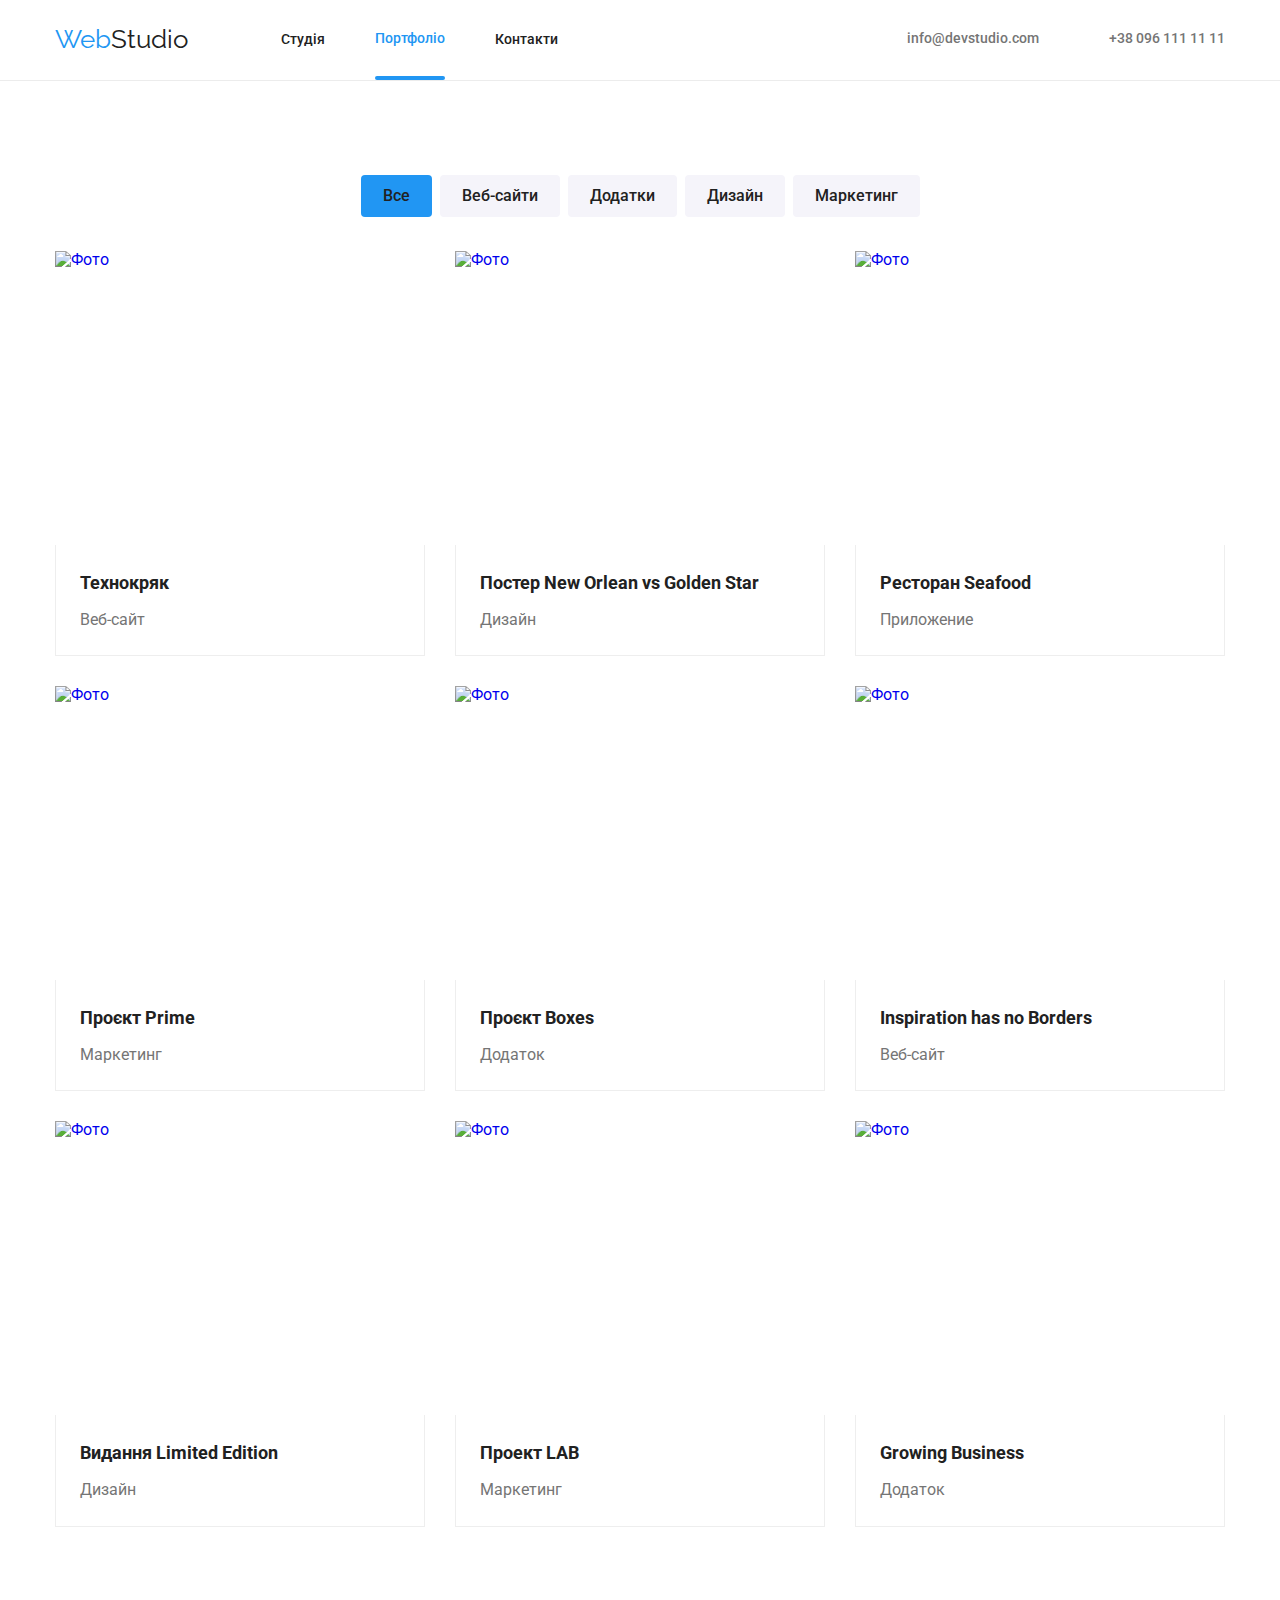
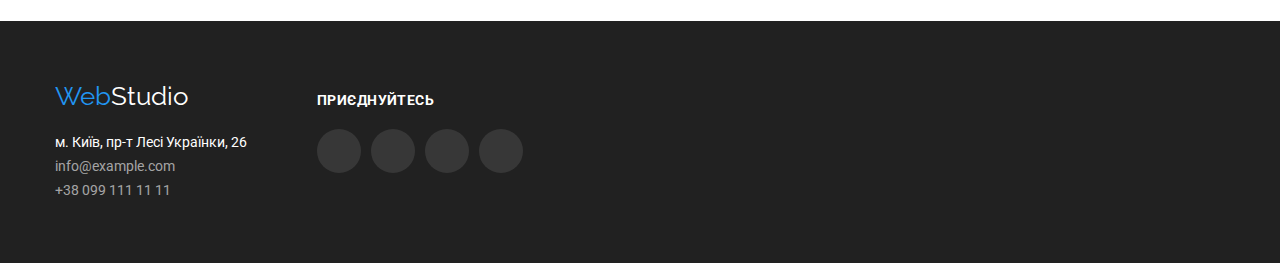
==== portfolio.html @ 16bbee9b "додано блок в футер" ====
<!DOCTYPE html>
<html lang="ru">

<head>
    <meta charset="UTF-8">
    <meta http-equiv="X-UA-Compatible" content="IE=edge">
    <meta name="viewport" content="width=device-width, initial-scale=1.0">
    <title>Document</title>
    <link rel="preconnect" href="https://fonts.googleapis.com">
    <link rel="preconnect" href="https://fonts.gstatic.com" crossorigin>
    <link href="https://fonts.googleapis.com/css2?family=Raleway:wght@700&family=Roboto:wght@400;500;700;900&display=swap"
        rel="stylesheet">
    <link rel="stylesheet" href="https://cdn.jsdelivr.net/npm/modern-normalize@1.1.0/modern-normalize.min.css">
    <link rel="stylesheet" href="./css/styles.css">
</head>

<body class="page">
    <!--Шапка сайта-->
    <header class="page-header">
        <div class="container page-header-container">
            <nav class="page-nav">
                <a href="/" lang="en" class="link logo"><span class="accent">Web</span>Studio</a>
                <ul class="site-nav list">
                    <li class="main-item"><a href="./index.html" class="link">Студія</a> </li>
                    <li class="main-item"><a href="./portfolio.html" class="link-current">Портфоліо</a></li>
                    <li class="main-item"><a href="" class="link">Контакти</a></li>
                </ul>
            </nav>
    
        <ul class="contact-nav list">
            <li class="contact-list link">
                <a class="mail-ref link" href="mailto:info@devstudio.com"><svg class="contact-list-icon icon-mail">
                    <use href="./imadges/sprite.svg#icon-mail"></use>
                </svg>info@devstudio.com </a>
            </li>
        
        
            <li class="contact-list link">
                <a class="smartphone-ref link" href="tel:+380961111111"> <svg class="contact-list-icon icon-smartphone">
                    <use href="./imadges/sprite.svg#icon-smartphone"></use>
                </svg> +38 096 111 11 11 </a>
        
            </li>
        </ul>
        </div>
    </header>

    <!--Фильтр-->

    <section class="section section-portfolio">
        <div class="container container-portfolio">

        
        <h1 hidden class="section-title">filter</h1>
        <ul class="feature-list button-portfolio link">
            <li><button class="button button-primary" type="button">Все</button></li>
            <li class="list-botton"><button class="button button-secondary" type="button">Веб-сайти</button></li>
            <li class="list-botton"><button class="button button-secondary" type="button">Додатки</button></li>
            <li class="list-botton"><button class="button button-secondary" type="button">Дизайн</button></li>
            <li class="list-botton"><button class="button button-secondary" type="button">Маркетинг</button></li>
        </ul>

        <!--Портфолио-->

        <h2 hidden class="section-title"> portfolio</h2>
        <ul class="list portfolio">
            <li class="portfolio-card">
                <a href="#" class="portfolio-card-wrapper">
                    <div class="portfolio-card-img-wrapper">
                    <img src="imadges/Технокряк.jpg" alt="Фото" width="370" Height="294">
                    <p class="overlay">Ресурс пропонує комплексні пропозиції з різним рівнем функціоналу та сервісів. Все це дозволить відвідувачу отримати
                    вичерпні відомості про компанію чи приватну особу.</p>
                    </div>
                        <div class="portfolio-box">
                             <h3 class="project-name">Технокряк</h3>
                             <p  class="sphere" lang="en">Веб-сайт</p>
                        </div> 
                </a>
            </li>

            <li class="portfolio-card">
                <a href="#" class="portfolio-card-wrapper">
                    <div class="portfolio-card-img-wrapper">
                        <img src="imadges/ПостерNewOrleanvsGoldenStar.jpg" alt="Фото" width="370" Height="294">
                        <p class="overlay">Lorem ipsum dolor sit amet consectetur adipisicing elit. Doloribus assumenda distinctio quas impedit vel exercitationem libero ratione, pariatur officiis aliquam expedita dolores inventore rerum repellendus consequuntur quibusdam, tenetur non quisquam.</p>
                    </div>
                    <div class="portfolio-box">
                        <h3 class="project-name">Постер New Orlean vs Golden Star</h3>
                        <p class="sphere" lang="en">Дизайн</p>
                    </div>
                </a>
            </li>

                                  
            <li class="portfolio-card">
                <a href="#" class="portfolio-card-wrapper">
                    <div class="portfolio-card-img-wrapper">
                    <img src="imadges/РесторанSeafood.jpg" alt="Фото" width="370" Height="294">
                    <p class="overlay"></p>
                    </div>
                        <div class="portfolio-box">
                            <h3 class="project-name"> Ресторан Seafood</h3>
                            <p class="sphere" lang="en"> Приложение </p>
                        </div>
                </a>
            </li>

            <li class="portfolio-card">
                <a href="#" class="portfolio-card-wrapper">
                    <div class="portfolio-card-img-wrapper">
                        <img src="imadges/ПроектPrime.jpg" alt="Фото" width="370" Height="294">
                        <p class="overlay"></p>
                    </div>
                    <div class="portfolio-box">
                        <h3 class="project-name"> Проєкт Prime</h3>
                        <p class="sphere" lang="en"> Маркетинг</p>
                    </div>
                </a>
            </li>

            <li class="portfolio-card">
                <a href="#" class="portfolio-card-wrapper">
                    <div class="portfolio-card-img-wrapper">
                        <img src="imadges/ПроектBoxes.jpg" alt="Фото" width="370" Height="294">
                        <p class="overlay"></p>
                    </div>
                    <div class="portfolio-box">
                        <h3 class="project-name"> Проєкт Boxes</h3>
                        <p class="sphere" lang="en"> Додаток</p>
                    </div>
                </a>
            </li>

            <li class="portfolio-card">
                <a href="#" class="portfolio-card-wrapper">
                    <div class="portfolio-card-img-wrapper">
                        <img src="imadges/InspirationhasnoBorders.jpg" alt="Фото" width="370" Height="294">
                        <p class="overlay"></p>
                    </div>
                    <div class="portfolio-box">
                        <h3 class="project-name"> Inspiration has no Borders</h3>
                        <p class="sphere" lang="en"> Веб-сайт</p>
                    </div>
                </a>
            </li>

            <li class="portfolio-card">
                <a href="#" class="portfolio-card-wrapper">
                    <div class="portfolio-card-img-wrapper">
                        <img src="imadges/ИзданиеLimitedEdition.jpg" alt="Фото" width="370" Height="294">
                        <p class="overlay"></p>
                    </div>
                    <div class="portfolio-box">
                        <h3 class="project-name"> Видання Limited Edition</h3>
                        <p class="sphere" lang="en"> Дизайн</p>
                    </div>
                </a>
            </li>

            <li class="portfolio-card">
                <a href="#" class="portfolio-card-wrapper">
                    <div class="portfolio-card-img-wrapper">
                        <img src="imadges/ПроектLAB.jpg" alt="Фото" width="370" Height="294">
                        <p class="overlay"></p>
                    </div>
                    <div class="portfolio-box">
                        <h3 class="project-name"> Проект LAB</h3>
                        <p class="sphere" lang="en"> Маркетинг</p>
                    </div>
                </a>
            </li>
         
            <li class="portfolio-card">
                <a href="#" class="portfolio-card-wrapper">
                    <div class="portfolio-card-img-wrapper">
                        <img src="imadges/GrowingBusiness.jpg" alt="Фото" width="370" Height="294">
                        <p class="overlay"></p>
                    </div>
                    <div class="portfolio-box">
                        <h3 class="project-name"> Growing Business</h3>
                        <p class="sphere" lang="en">Додаток</p>
                    </div>
                </a>
            </li>
        
            
        </ul>
        </div>
    </section>


    <!--Футер-->
<footer class="footer">
    <div class="conteiner-footer footer-wrap">

        <div class="adress-footer-wraper">
            <a href="/" lang="en" class="link logo-footer"><span class="accent">Web</span>Studio</a>
            <address>
                <ul class="feature-list font-style">
                    <li class="futer-list"><a href="https://goo.gl/maps/twGr682eux7RJb1C9" target="_blank"
                            rel=" noopener noreferrer" class="footer-link-current">м. Київ, пр-т Лесі Українки, 26</a></li>
                    <li class="futer-list"><a href="mailto:info@example.com"
                            class="footer-link-current info">info@example.com</a></li>
                    <li class="futer-list"><a href="tel:+380991111111" class="footer-link-current info">+38 099 111 11 11</a>
                    </li>
                </ul>
            </address>
        </div>

        <div class="conteiner-social">
            <p class="social-futer-tytle">приєднуйтесь</p>
            <ul class="social-network-list">

                <li class="social-network-item">
                    <a href="" class="social-nerwork-link in-footer">
                        <svg class="social-network-icon">
                            <use href=./imadges/sprite.svg#icon-instagram2></use>
                        </svg>
                    </a>
                </li>

                <li class="social-network-item">
                    <a href="" class="social-nerwork-link in-footer">
                        <svg class="social-network-icon">
                            <use href=./imadges/sprite.svg#icon-twitter></use>
                        </svg>
                    </a>
                </li>

                <li class="social-network-item">
                    <a href="" class="social-nerwork-link in-footer">
                        <svg class="social-network-icon">
                            <use href=./imadges/sprite.svg#icon-facebook></use>
                        </svg>
                    </a>
                </li>

                <li class="social-network-item">
                    <a href="" class="social-nerwork-link in-footer">
                        <svg class="social-network-icon">
                            <use href=./imadges/sprite.svg#icon-linkedin></use>
                        </svg>
                    </a>
                </li>
            </ul>
        </div>

    </div>


</footer>
</body>

</html>
---- css/styles.css ----
/* цвет заголовка и футера h1 #FFFFFF */
/* цвет лого #2196F3  #000000*/
/* цвет оcновного текста #757575 */
/* цвет заголовка h2-h3 #212121*/
/* цвет акцента 2196F3*/

:root {
    --primary-text-color: #757575;
    --title-text-color: #212121;
    --accent-color: #2196F3;
    --primary-bg-color: #FFFFFF;
    --bg-color: #2F303A;
    --icon-color: #afb1b8; 
    --transition-dur-and-func: 250ms cubic-bezier(0.4, 0, 0.2, 1);

}

/* -------сброс базовых настрек */
h1,
h2,
h3,
h4,
p {
    margin-top: 0;
    margin-bottom: 0;

}

ul,
ol {
    margin-top: 0;
    margin-bottom: 0;
    padding-left: 0;
}

img {
    display: block;
}


body {
    background-color: var(--primary-bg-color);
    color: var(--primary-text-color);
    font-family: Roboto, sans-serif;
}

.link {
    text-decoration: none;
}

.logo {
    color: var(--title-text-color);
    font-family: Raleway;
    Font-size: 26px;
    line-height: 1.19;
    margin-right: 93px;
}

.accent {
    color: var(--accent-color);
}

.list {
    list-style: none;
}

.feature-list {
    list-style: none;
}

.page {
    background-color: #fff;
    color: #757575;
}

.container {
    width: 1200px;
    margin-left: auto;
    margin-right: auto;
    padding-left: 15px;
    padding-right: 15px;
    /* padding-top: 94px; 
    padding-bottom: 94px;  */
}


.visually-hidden {
    position: absolute;
    overflow: hidden;
    border: 0;
    clip: rect(0 0 0 0);
}

/* ======== Шапка сайта -- стилзация --site-nav==============  */
.page-header {
    padding-top: 24px;
    padding-bottom: 25px;
    border-bottom: 1px solid #ECECEC;
} 

.page-header-container {
    display: flex;
    align-items: center;
}

.page-nav {
    display: flex;
    align-items: center;
}
 
.site-nav {
    display: flex;
    align-items: center;
}

.hero {
    background-color: var(--bg-color);
    text-align: center;
}

.site-nav .link {
    text-decoration: none;
    color: var(--title-text-color);
    font-weight: 500;
    font-size: 14px;
    line-height: 1.14;
    transition-property: color;
    transition-duration: 250ms;
    transition-timing-function: cubic-bezier(0.4, 0, 0.2, 1);


}

.site-nav .link:hover {
    color: var(--accent-color);
    /*background-color: var(--primary-bg-color);*/
}

.site-nav .link:focus {
    color: var(--accent-color);
    /*background-color: var();*/
}

.site-nav .link-current {
    color: var(--accent-color);
    font-weight: 500;
    font-size: 14px;
    line-height: 1.14;
    transition-property: color;
        transition-duration: 250ms;
        transition-timing-function: cubic-bezier(0.4, 0, 0.2, 1);
}

.site-nav .link-current:hover {
    color: var(--accent-color)
}

.site-nav .link-current:focus {
    color: var(--accent-color);
}

.main-item:not(:last-child)  {
    margin-right: 50px;
}

.link-current{
text-decoration: none;   
display: block;
position: relative;
transition: var(--transition-dur-and-func);
}


.link-current::after {
    position: absolute;
    content: '';
    width: 100%;
    height: 4px;
    border-radius: 2px;
    display: block;
    background-color: var(--accent-color);
    bottom: -33px;
}



/* .contact-nav  */

.contact-nav {
    display: flex;
    align-items: center;
    margin-left: auto;
    text-decoration: none;
    }

.contact-list:not(:last-child) {
    margin-right: 50px;
}

.contact-list {
    font-weight: 500;
    font-size: 14px;
    line-height: 1.14;
    text-decoration: none;
    color: var(--primary-text-color);
;
}
    
.contact-nav .link {
color: var(--primary-text-color);
font-weight: 500;
font-size: 14px;
line-height: 1.14;
transition-property: color;
transition-duration: 250ms;
transition-timing-function: cubic-bezier(0.4, 0, 0.2, 1);

}

.contact-nav .link:hover,
.contact-nav .link:focus {
    color: var(--accent-color);
}

.icon-mail {
    width: 16px;
    height: 12px;
    margin-right: 10px;
    fill: currentColor;
    }

.mail-ref {
    text-decoration: none;
    color: var(--primary-text-color) ;
    display: flex;
    align-items: center;
    }

.contact-list:hover .icon-mail {
    color: var(--accent-color);
    fill: var(--accent-color);
    }
    
.contact-list:hover .icon-smartphone {
    color: var(--accent-color);
    fill: var(--accent-color)
}

.icon-smartphone {
    width: 10px;
    height: 16px;
    margin-right: 10px;
    fill: currentColor;
}

.smartphone-ref {
    text-decoration: none;
    color: var(--primary-text-color);
    display: flex;
    align-items: center;
}


.contact-list-icon .link:hover {
    color: var(--accent-color);
}




/* ===============section О компании/ герой */
.hero {
    padding-top: 200px;
    padding-bottom: 200px;
    background-image: linear-gradient(rgba(47, 48, 58, 0.4), rgba(47, 48, 58, 0.4)), url(../imadges/Hero.jpg);
        background-size: cover;
        background-color: #C4C4C4;
        max-width: 1600px;
        margin-left: auto;
        margin-right: auto;
} 


.hero-title {
    color: var(--primary-bg-color);
   /* Font-family: Roboto;*/
    font-weight: 900;
    Font-size: 44px;
    line-height: 1.36;
    text-align: center;
    /* background-color: #2F303A; */
    margin-bottom: 30px;
    
}



/* ======преимущества======== */
.plas {
    color: var(--title-text-color);
    /*font-family: inherit;*/
    font-weight: 700;
    font-size: 14px;
    line-height: 1.14;
    text-transform: uppercase;
    margin-bottom: 10px;
}

.description {
    color: var(--primary-text-color);
    /*font-family: inherit;*/
    /*font-weight: 400;*/
    font-size: 14px;
    line-height: 1.7;
    }

.container-advantage {
    display: flex;
    gap: 30px;
       
}
.section-advanteges {
    padding-top: 94px;
    padding-bottom: 94px;
}

.plas-card {
    width: 270px;
}

.plas-card-icon {
    width: 70px;
    height: 70px;

}

/* ================чем мы занимаемся */
 
.plas-icon {
padding-top: 25px;
padding-left: 100px;
padding-right: 100px;
padding-bottom: 25px;
background: #F5F4FA;
border-radius: 4px;
margin-bottom: 30px;
box-shadow: 0px 4px 4px rgb(0 0 0 / 25%);
position: relative;

}

.activity {
    color: var(--title-text-color);
   /* font-family: inherit;*/
    font-weight: 700;
    font-size: 36px;
    line-height: 1.16;
    text-align: center;
    margin-bottom: 50px;
    }

.container-activity {
    display: flex;
    gap: 30px;
        }
   
.section-doing {
    padding-bottom: 94px;
}
    

.activity-card-wrapper {
    position: relative;
}

.overlay-doing {
    position: absolute;
    left: 0px;
    bottom: 0px;
    width: 100%;
    height: 70px;
    /* overflow-y: scroll; */
    /* transform: translate(0, 100%);
    transition: transform 500ms linear; */

    /* font-size: 14px; */
    line-height: 1.14;
    color: #FFFFFF;
    padding-top: 27px;
    padding-bottom: 27px;
    text-align: center;
    text-transform: uppercase;
    background-color: rgba(47, 48, 58, 0.8);
}


/* ==============наша команда */
.team {
    color: var(--title-text-color);
   /* font-family: inherit;*/
    font-weight: 700;
    font-size: 36px;
    line-height: 1.16;
    text-align: center;
    margin-bottom: 50px;
}

.team-card {
    box-shadow: 0px 1px 3px rgb(0 0 0 / 12%), 0px 1px 1px rgb(0 0 0 / 14%), 0px 2px 1px rgb(0 0 0 / 20%);
}

.team-name {
    color: var(--title-text-color);
    /*font-family: inherit;*/
    font-weight: 500;
    font-size: 16px;
    line-height: 1.19;
    text-align: center;
    margin-bottom: 10px;
}

.team-profession {
    color: var(--primary-text-color);
   /* font-family: inherit;*/
    /*font-weight: 400;*/
    /*font-size: 16px;*/
    line-height: 1.19;
    text-align: center;
    margin-bottom: 16px;
}

.employees-section {
    background-color: #F5F4FA;
    padding-top: 94px;
    padding-bottom: 94px;
}

.container-team {
    display: flex;
    gap: 30px;
    border-top: 94px;
    border-bottom: 94px;
}

.team-dox {
    padding-top: 30px;
    padding-bottom: 30px;
}

.social-list-icon {
    width: 20px;
    height: 20px;
    /* color: var(--icon-color); */
    fill: currentColor;
}

.social-list {
    display: flex;
    justify-content: center;
    gap: 10px;

}

.social-list-link {
display: flex;
justify-content: center;
align-items: center;
width: 44px;
height: 44px;
border-radius: 50%;
color: var(--icon-color);
transition: background var(--transition-dur-and-func), color var(--transition-dur-and-func);}

.social-list-link:hover,
.social-list-link:focus {
        background-color: #2196F3;
        color: var(--primary-bg-color);
}

/* .social-list-icon:hover
.social-list-icon :focus
{
    color: var(--primary-bg-color);
} */


/* ================== Кнопка===================== */
.button {
    font-family: inherit;
    font-weight: 500;
    font-size: 16px;
    line-height: 1.87;
    border: 1px;
    border-radius: 4px;
    padding-left: 32px;
    padding-right: 32px;
    padding-top: 10px;
    padding-bottom: 10px;
    transition: box-shadow var(--transition-dur-and-func), color var(--transition-dur-and-func), background-color var(--transition-dur-and-func);
    }


.button-primary {
    color: var(--title-text-color);
    background-color: var(--accent-color);
    margin-right:8px;
    border-bottom: 200px;
    padding-left: 22px;
    padding-right: 22px;
    padding-top: 6px;
    padding-bottom: 6px;
    /* transition: color var(--transition-dur-and-func); */
    /* transition: background-color var(--transition-dur-and-func);
    transition: box-shadow var(--transition-dur-and-func); */
}

.button-secondary {
    color: var(--title-text-color);
    background-color: #F5F4FA;
    padding-left: 22px;
    padding-right: 22px;
    padding-top: 6px;
    padding-bottom: 6px;
/* transition: color var(--transition-dur-and-func);
    transition: background-color var(--transition-dur-and-func);
    transition: box-shadow var(--transition-dur-and-func); */
    }

.button:hover {
    color: var(--primary-bg-color);
    background-color: var(--accent-color);
    cursor: pointer;
    
}

.button-hero {
margin: 0 auto;
padding-top: 10px;
padding-bottom: 10px;
padding-right: 32px;
padding-left: 32px;
color: var(--title-text-color);
background-color: var(--accent-color);
/* transition: color var(--transition-dur-and-func);
transition: background-color var(--transition-dur-and-func);
transition: box-shadow var(--transition-dur-and-func); */
}

.button-hero:hover,
.button-hero:focus {
box-shadow: 0px 3px 1px rgba(0, 0, 0, 0.1), 0px 1px 2px rgba(0, 0, 0, 0.08), 0px 2px 2px rgba(0, 0, 0, 0.12);
}


.button-portfolio {
    display: flex;
    margin-bottom: 34px;
    justify-content: center;
    fill: currentColor;
}

.button-primary:hover,
.button-primary:focus {
box-shadow: 0px 3px 1px rgba(0, 0, 0, 0.1), 0px 1px 2px rgba(0, 0, 0, 0.08), 0px 2px 2px rgba(0, 0, 0, 0.12);
} 

.button-secondary:hover,
.button-secondary:focus {
box-shadow: 0px 3px 1px rgba(0, 0, 0, 0.1), 0px 1px 2px rgba(0, 0, 0, 0.08), 0px 2px 2px rgba(0, 0, 0, 0.12);
}



/*-========Портфолио7==========*/

.section-portfolio {
    padding-top: 94px;
    padding-bottom: 94px;
}

.list-botton:not(:last-child) {
margin-right: 8px;
        }

.project-name {
    color: var(--title-text-color);
   /* font-family: inherit;*/
    font-weight: 700;
    font-size: 18px;
    line-height: 2;
    text-align: left;
    margin-bottom: 4px;
}

.sphere {
    color: var(--primary-text-color);
   /* font-family: inherit;*/
    /*font-weight: 400;*/
    /*font-size: 16px;*/
    line-height: 1.89;
    text-align: left;
}

.portfolio {
    display: flex;
    flex-wrap: wrap;
    gap: 30px;
    
    /* padding-bottom: 94px; */
    
}


.portfolio-card {
    flex-basis: calc((100% - 60px) / 3);
    /* margin-bottom: 50px; */
    
    }

.portfolio-card-wrapper {
    display: block;
    text-decoration: none;
        transition: box-shadov var(--transition-dur-and-func);
}

.portfolio-card-wrapper:hover,
.portfolio-card-wrapper:focus {
box-shadow: 0px 1px 1px rgba(0, 0, 0, 0.12), 0px 4px 4px rgba(0, 0, 0, 0.06), 1px 4px 6px rgba(0, 0, 0, 0.16);
cursor: pointer;}

.portfolio-box {
    padding-top: 20px;
    padding-left: 24px;
    padding-right: 24px;
    padding-bottom: 20px;
    border-bottom: 1px solid #EEEEEE;
    border-left:1px solid #EEEEEE;
    border-right: 1px solid #EEEEEE;
}


.portfolio-card-img-wrapper {
    position: relative;
    overflow: hidden;
}

.overlay {
    position: absolute;
    left: 0px;
    top: 0px;
    width: 100%;
    height: 100%;
    /* overflow-y: scroll; */
    transform: translate(0, 100%);
    transition: transform 250ms cubic-bezier(0.4, 0, 0.2, 1);

    font-size: 18px;
    line-height: 1.55;
    color: #FFFFFF;
    padding-top: 63px;
    padding-bottom: 63px;
    padding-left: 24px;
    padding-right: 24px;
    background-color: rgba(32, 148, 243, 0.9);
    
}

.portfolio-card-wrapper:hover .overlay,
.portfolio-card-wrapper:focus .overlay {
transform: translate(0, 0);

}


    
/* Постійні кліенти */


.clients {
color: var(--title-text-color);
font-weight: 700;
font-size: 36px;
line-height: 1.16;
text-align: center;
margin-bottom: 50px;
}

.clients-list {
display: flex;}


.section-clients {
padding-top: 94px;
padding-bottom: 94px;
 } 
    
.clients-item:not(:last-child) {
    margin-right: 30px;
}

.clients-link {
    color: var(--icon-color);
    display: flex;
    justify-content: center;
    align-items: center;
    width: 170px;
    height: 92px;
    border: 1px solid #afb1b8;
    border-radius: 4px;
    transition: border var(--transition-dur-and-func) , color var(--transition-dur-and-func);
    
}

.сlients-icon {
width: 106px;
height: 60px;
fill: currentColor;
}

.clients-link:hover,
.clients-link:focus {
    color: var(--accent-color);
    border: 1px solid var(--accent-color);}



.clients-icon:hover,
.clients-icon:focus {
        color: var(--accent-color);}
        


/* ==========Футер */

.conteiner-footer {
width: 1200px;
margin-left: auto;
margin-right: auto;
padding-left: 15px;
padding-right: 15px;
}

.logo-footer {
    color: var(--primary-bg-color);
    font-family: Raleway;
    /*font-weight: 400;*/
     font-size: 26px;
    line-height: 1.19;
    margin-bottom: 20px;
    font-style: normal;
    display: block;
    margin-bottom: 20px;
}

.footer {
    background-color: var(--title-text-color);
    padding-top: 60px;
    padding-bottom: 60px;
    margin: 0 auto;
    }

.footer-wrap {
    display: flex;
    align-items: baseline;}

.container  {
    width: 1200px;
    margin: 0 auto;
    padding: 0 15px;
}

.footer-link-current {
    color: var(--primary-bg-color);
        /*  font-family: inherit;*/
        /* font-weight: 400;*/
    font-size: 14px;
    line-height: 1.71;
    text-decoration: none;
    }

.info {
    color: rgba(255, 255, 255, 0.6);
        /* font-family: inherit;*/
        /*font-weight: 400;*/
    font-size: 14px;
    line-height: 1.71;
    }

.link {
    text-decoration: none;
    }

.footer-list:not(:last-child) {
    margin-bottom: 9px;
}

.feature-list{
    list-style: none;
           }

.font-style {
    font-style: normal;
    }

.adress-footer-wraper {
margin-right: 70px;    
}

.futer-wrap {
display: flex;
align-items: baseline;
}

/* футер - частина приеднуйтесь */

.social-network-list {
display: flex;
justify-content: center;
list-style: none;}

.social-network-item:not(:last-child) {
    margin-right: 10px;
}

.conteiner-social {
    margin-right: 93px;

}
.social-futer-tytle {
    
    color: var(--primary-bg-color);
    font-weight: 700;
    font-size: 14px;
    line-height: 1.14;
    letter-spacing: 0.03em;
    text-transform: uppercase;
    margin-bottom: 20px;
}

.social-network-icon {
width: 20px;
height: 20px;
fill: currentColor;}
                        
.in-footer {
    transition: background-color var(--transition-dur-and-func)
    
}

.in-footer:hover,
.in-footer:focus {
    background-color: var(--accent-color);
}


.social-nerwork-link {
display: flex;
justify-content: center;
align-items: center;
    
display: flex;
width: 44px;
height: 44px;
border-radius: 50%;
color: #FFFFFF;
    
background-color: rgba(255, 255, 255, 0.1);

}


.in-footer:hover,
.in-footer:focus {
    background-color: var(--accent-color);}

/* футер - частина Підпишіться на розсилку */

.footer-form {
    display: flex;
    /* flex-direction: column; */
}

.footer-form-text {
color: var(--primary-bg-color);
    font-weight: 700;
    font-size: 14px;
    line-height: 1.14;
    letter-spacing: 0.03em;
    text-transform: uppercase;
    margin-bottom: 20px;

}


.footer-form-input-desc {
    display: flex;
    font-size: 12px;
    font-weight: 400;
    line-height: 1.16;
    margin-bottom: 4px;
    }

.footer-form-input-wrapper{
    display: block;
    position: relative;
    font-weight: 400;
    font-size: 16px;
    line-height: 1.25;      
}

.fooret-form-input-icon {
    position: absolute;
    /* display: block; */
    width: 24px;
    height: 24px;
    color: #FFFFFF;
    top: 50%;
    right: 12px;}
    /* transform: translate(0, -50%);
            transition: fill var(--transition-dur-and-func);} */

.footer-form-input {
    color: var(--primary-bg-color);
    text-transform: inherit;
    width: 358px;
    height: 50px;
    padding: 16px 15px;
    transition: border-color var(--transition-dur-and-func);
    border: 1px solid rgba(255, 255, 255, 0.3);
    filter: drop-shadow(0px 4px 4px rgba(0, 0, 0, 0.15));
    border-radius: 4px;
    margin-right: 12px;
    background-color: var(--title-text-color);
}



.footer-form-submit{
    font-weight: 700;
    font-size: 16px;
    line-height: 1.87;
    color: var(--primary-bg-color);
    padding-top: 10px;
    padding-bottom: 10px;
    padding-right: 62px;
    padding-left: 26px;
    width: 200px;
    height: 50px;
    background: #2196F3;
    box-shadow: 0px 4px 4px rgba(0, 0, 0, 0.15);
    border-radius: 4px;
    /* background-image: url(/imadges/iconsend.svg);
    background-repeat: no-repeat;
    background-position: right; */
}



/* =========== modal window============== */

.backdrop {
position: fixed;
top: 0;
left: 0;
z-index: 100;
width: 100%;
height: 100%;
background-color:rgba(0, 0, 0, 0.2);
transition: opacity 250ms var(--transition-dur-and-func), visibility 250ms var(--transition-dur-and-func);
 }

.backdrop.is-hidden {
opacity: 0;
visibility: hidden;
pointer-events: none;
}


.modal {
    position: absolute ;
    top: 50%;
    left: 50%;
    transform: translate(-50%, -50%);
    width: 528px;
    height: 581px;
    background-color: #FFFFFF;
    padding: 40px;
}


.modal-close-btn-icon {
    width: 18px ;
    height: 18px;
}

.modal-close-btn {
    position: absolute;
    top: 8px ;
    right: 8px;
    display: flex;
    justify-content: center;
    align-items: center;
    background-color: #FFFFFF;
    border: 1px solid rgba(0, 0, 0, 0.1);
    padding: 0;
    width: 30px;
    height: 30px;
    border-radius: 50%;
    transition: border-color var(--transition-dur-and-func);
}



.modal-close-btn:hover .modal-close-btn-icon,
.modal-close-btn:focus .modal-close-btn-icon {
    fill: var(--accent-color);
}

/*  модальне вікно */

.modal-form {
    display: flex;
    flex-direction: column;
}

.modal-form-text {
    display: block;
    font-weight: 700;
    font-size: 20px;
    line-height: 0.05;
    text-align: center;
    margin-bottom: 12px;
    color: #212121;
        
}

.modal-form-field {
    margin-bottom: 20px;

}

.modal-form-input-desc{
    display: block;
    font-size: 12px;
    font-weight: 400;
    line-height: 1.16;
    margin-bottom: 4px;
    color: #757575;
    text-transform: inherit;
}
.modal-form-input-wrapper {
    display: block;
    position: relative;
    margin-bottom: 10px;
}

.modal-form-input {
    width: 100%;
    height: 40px;
    border: 1px solid rgba(33, 33, 33, 0.2);
    border-radius: 4px;
    padding-left: 42px;
    transition: border-color var(--transition-dur-and-func);
}

.modal-form-input:focus {
    outline: none;
    border-color: var(--accent-color);
}

.modal-form-input-icon {
    position: absolute;
    display: block;
    width: 18px;
    height: 18px;
    color: #212121;
    top: 50%;
    left: 12px;
    transform: translate(0, -50%);
    transition: fill var(--transition-dur-and-func);
}

.modal-form-input:focus +.modal-form-input-icon {
    fill: var(--accent-color);
}

.modal-form-message {
    resize: none;
    width: 100%;
    height: 100px ;
    padding: 12px  16px;
    border: 1px solid rgba(33, 33, 33, 0.2);
    border-radius: 4px;
    transition: border-color var(--transition-dur-and-func);
    
}

.modal-form-message::placeholder {
    font-style: normal;
    font-weight: 400;
    font-size: 12px;
    line-height: 1.16;
    color: rgba(117, 117, 117, 0.5);
    text-transform: uppercase;
}

.modal-form-message:focus {
    outline: none;
    border-color: var(--accent-color);
}

.modal-form-check-desc {
    display: flex;
    align-items: center;
    justify-content: center;
    font-size: 14px;
    margin-bottom: 30px;

}
.modal-form-check-desc::before {
content: '';
display: block;
width: 16px;
height: 15px;
border: 1px solid #212121;
cursor: pointer;
border-radius: 2px;
margin-right: 10px;
}

.modal-form-check:checked +.modal-form-check-desc::before {
background-color: var(--accent-color);
border: var(--accent-color);
background-image: url(/imadges/form-check.svg);
background-repeat: no-repeat;
background-position: center;
}

/* .modal-form-check:focus+.modal-form-check-desc::before {
    outline: 1px solid var(--accent-color);
} */

.modal-form-submit {
    min-width: 200px;
    align-self: center;
    padding-top: 10px;
    padding-bottom: 10px;
    padding-left: 52px;
    padding-right: 52px;
    border: 1px solid var(--accent-color);
    border-radius: 4px;
    font-weight: 700;
    font-size: 16px;
    line-height: 1.87;
    letter-spacing: 0.06em;
    text-transform: uppercase;
    background-color: transparent;
    transition: color var(--primary-bg-color), background-color var(--accent-color);
    background-color: var(--accent-color);
    color: var(--primary-bg-color);
}

.modal-form-submit:hover,
.modal-form-submit:focus {
    background-color: var(--accent-color);
    box-shadow: 0px 4px 4px rgba(0, 0, 0, 0.15);
    cursor: pointer;
}
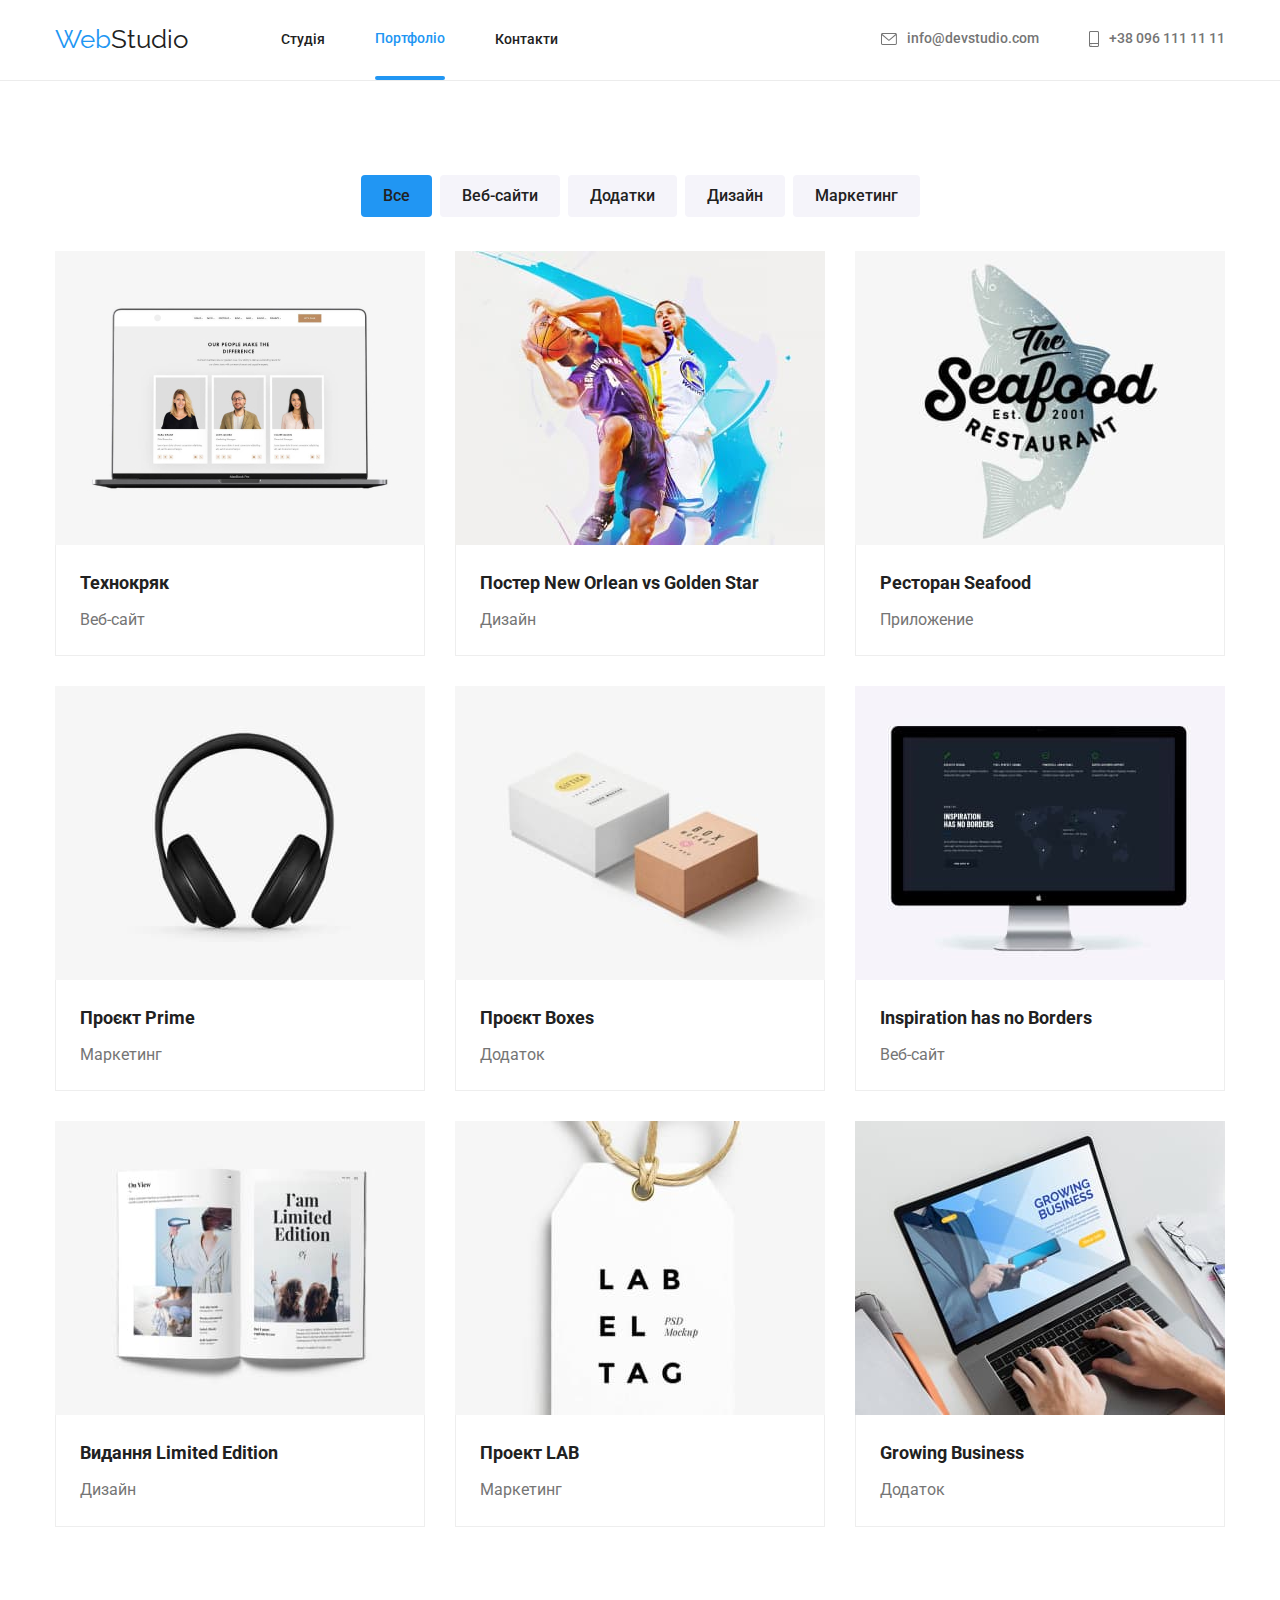
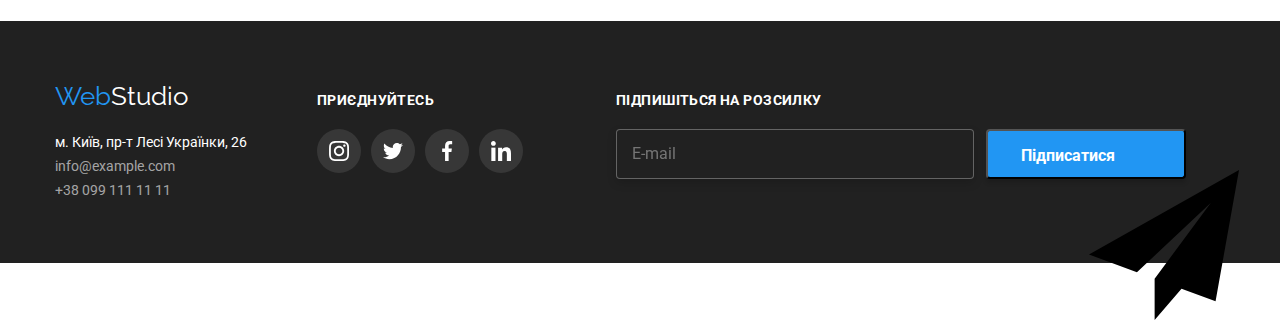
==== commit 9ebf271f: "додано в футер "відправити'" ====
--- a/portfolio.html
+++ b/portfolio.html
@@ -198,11 +198,12 @@
             <address>
                 <ul class="feature-list font-style">
                     <li class="futer-list"><a href="https://goo.gl/maps/twGr682eux7RJb1C9" target="_blank"
-                            rel=" noopener noreferrer" class="footer-link-current">м. Київ, пр-т Лесі Українки, 26</a></li>
+                            rel=" noopener noreferrer" class="footer-link-current">м. Київ, пр-т Лесі Українки, 26</a>
+                    </li>
                     <li class="futer-list"><a href="mailto:info@example.com"
                             class="footer-link-current info">info@example.com</a></li>
-                    <li class="futer-list"><a href="tel:+380991111111" class="footer-link-current info">+38 099 111 11 11</a>
-                    </li>
+                    <li class="futer-list"><a href="tel:+380991111111" class="footer-link-current info">+38 099 111 11
+                            11</a></li>
                 </ul>
             </address>
         </div>
@@ -227,6 +228,7 @@
                     </a>
                 </li>
 
+
                 <li class="social-network-item">
                     <a href="" class="social-nerwork-link in-footer">
                         <svg class="social-network-icon">
@@ -245,10 +247,34 @@
             </ul>
         </div>
 
+        <div>
+            <p class="footer-form-text"> Підпишіться на розсилку</p>
+
+            <div class="footer-form-input-desc">
+
+                <form class="footer-form">
+                    <label class="footer-form-field">
+
+                        <span class="footer-form-input-wrapper">
+                            <input type="email" name="user-email" class="footer-form-input" placeholder="E-mail"
+                                required pattern="/.+@.+z..+\i" minlength="5" />
+                        </span>
+                    </label>
+
+                    <button type="submit" class="footer-form-submit">Підписатися
+                        <svg class="footer-form-input-icon">
+                            <use href=./imadges/sprite.svg#iconsend></use>
+                        </svg>
+                    </button>
+                </form>
+
+            </div>
+
+
+        </div>
     </div>
-
-
 </footer>
+
 </body>
 
 </html>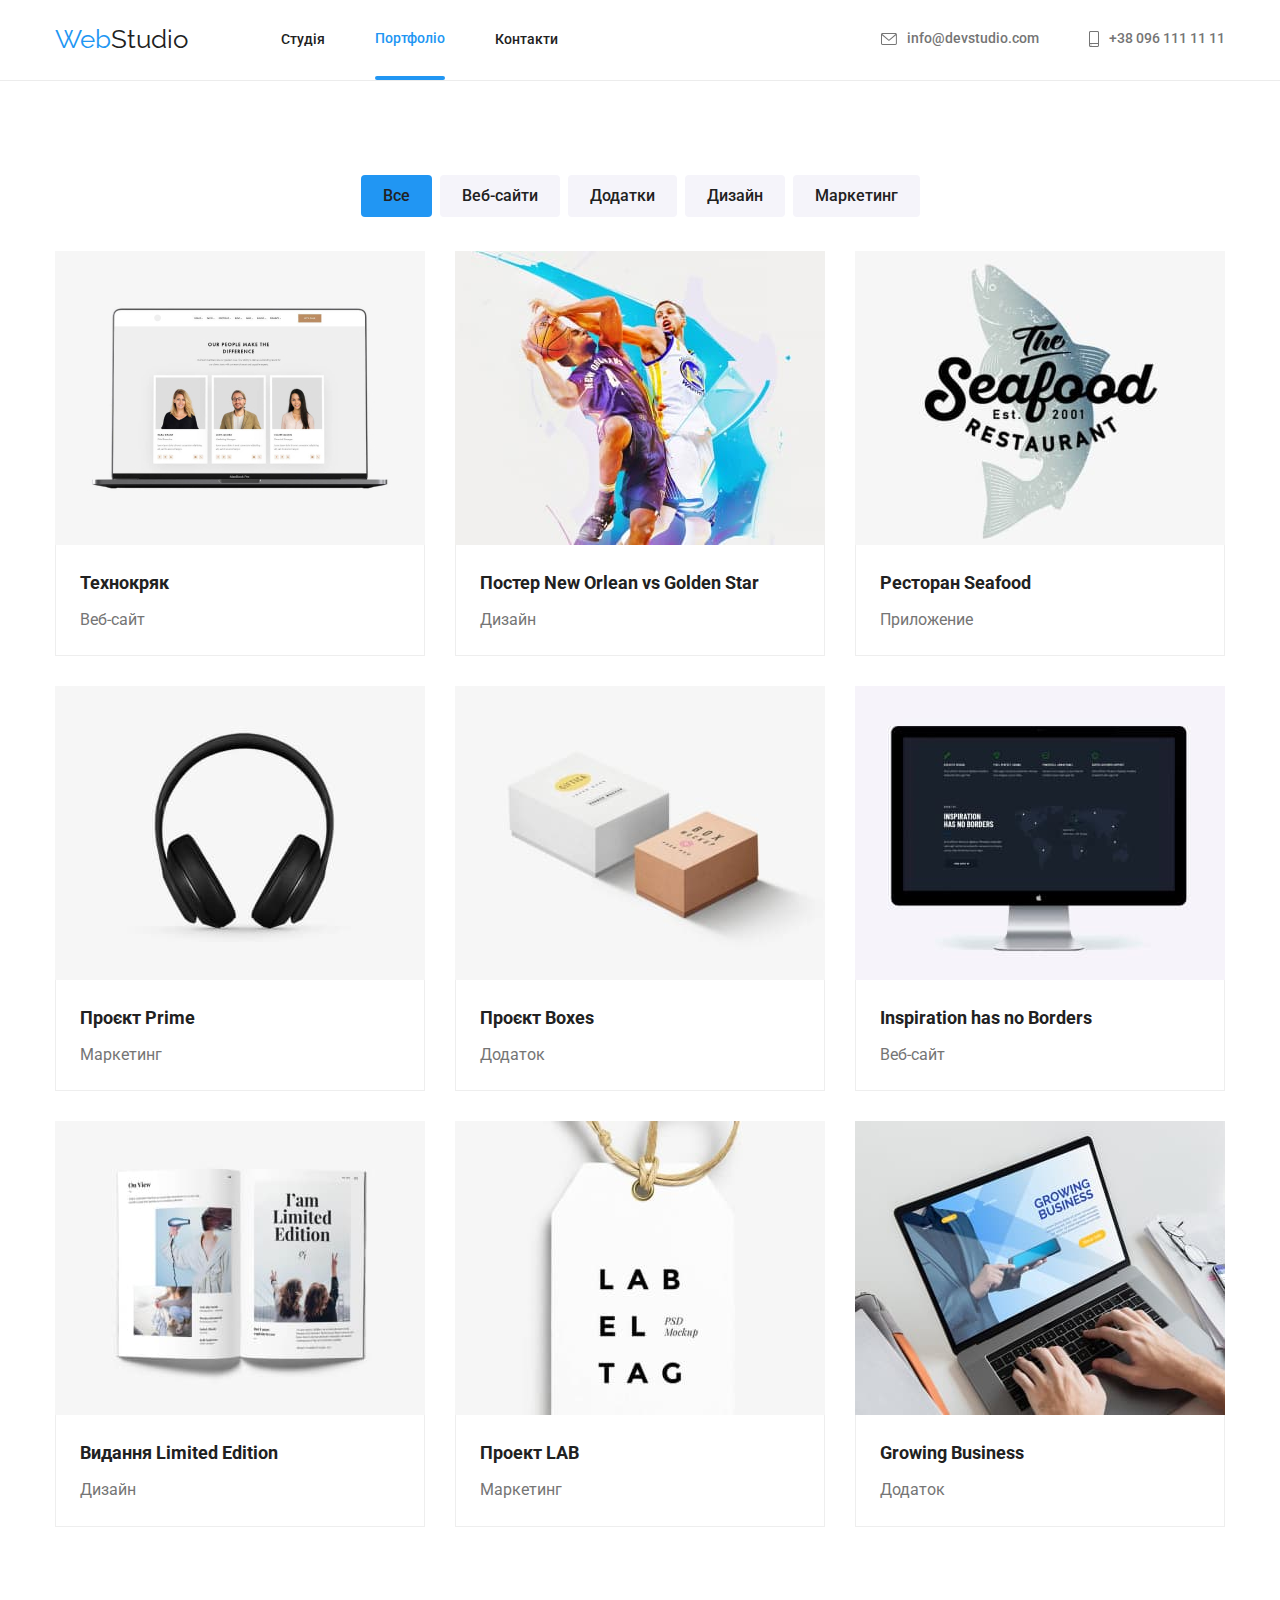
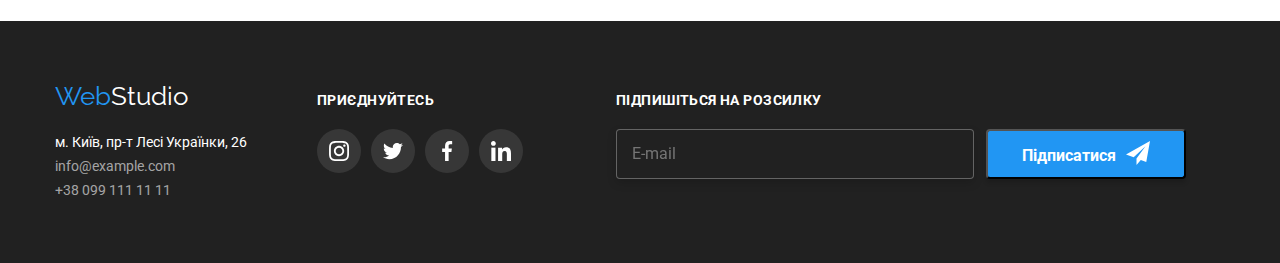
==== commit 9d777c3f: "виправлено помилки" ====
--- a/portfolio.html
+++ b/portfolio.html
@@ -254,11 +254,14 @@
 
                 <form class="footer-form">
                     <label class="footer-form-field">
-
-                        <span class="footer-form-input-wrapper">
-                            <input type="email" name="user-email" class="footer-form-input" placeholder="E-mail"
-                                required pattern="/.+@.+z..+\i" minlength="5" />
-                        </span>
+                            <input 
+                            type="email" 
+                            name="user-email" 
+                            class="footer-form-input" 
+                            placeholder="E-mail"
+                            required 
+                            pattern="/.+@.+z..+\i" 
+                            minlength="5" />
                     </label>
 
                     <button type="submit" class="footer-form-submit">Підписатися
--- a/css/styles.css
+++ b/css/styles.css
@@ -406,7 +406,8 @@
 }
 
 .team-card {
-    box-shadow: 0px 1px 3px rgb(0 0 0 / 12%), 0px 1px 1px rgb(0 0 0 / 14%), 0px 2px 1px rgb(0 0 0 / 20%);
+background-color: #FFFFFF;
+box-shadow: 0px 1px 3px rgb(0 0 0 / 12%), 0px 1px 1px rgb(0 0 0 / 14%), 0px 2px 1px rgb(0 0 0 / 20%);
 }
 
 .team-name {
@@ -900,24 +901,20 @@
     margin-bottom: 4px;
     }
 
-.footer-form-input-wrapper{
+/* .footer-form-input-wrapper{
     display: block;
     position: relative;
     font-weight: 400;
     font-size: 16px;
     line-height: 1.25;      
-}
-
-.fooret-form-input-icon {
-    position: absolute;
-    /* display: block; */
+} */
+
+.footer-form-input-icon {
     width: 24px;
     height: 24px;
-    color: #FFFFFF;
-    top: 50%;
-    right: 12px;}
-    /* transform: translate(0, -50%);
-            transition: fill var(--transition-dur-and-func);} */
+    margin-left: 10px;
+    fill: #FFFFFF;
+    transition: fill var(--transition-dur-and-func);}
 
 .footer-form-input {
     color: var(--primary-bg-color);
@@ -931,28 +928,29 @@
     border-radius: 4px;
     margin-right: 12px;
     background-color: var(--title-text-color);
-}
-
-
+    font-weight: 400;
+    font-size: 16px;
+    line-height: 1.25;
+}
 
 .footer-form-submit{
     font-weight: 700;
+    display: inline-flex;    
     font-size: 16px;
     line-height: 1.87;
     color: var(--primary-bg-color);
     padding-top: 10px;
     padding-bottom: 10px;
-    padding-right: 62px;
-    padding-left: 26px;
+    padding-right: 28px;
+    padding-left: 28px;
+    justify-content: center;
+    align-content: center;
     width: 200px;
     height: 50px;
     background: #2196F3;
     box-shadow: 0px 4px 4px rgba(0, 0, 0, 0.15);
     border-radius: 4px;
-    /* background-image: url(/imadges/iconsend.svg);
-    background-repeat: no-repeat;
-    background-position: right; */
-}
+   }
 
 
 
@@ -1027,7 +1025,7 @@
     display: block;
     font-weight: 700;
     font-size: 20px;
-    line-height: 0.05;
+    line-height:1.17;
     text-align: center;
     margin-bottom: 12px;
     color: #212121;
@@ -1035,7 +1033,7 @@
 }
 
 .modal-form-field {
-    margin-bottom: 20px;
+    margin-bottom: 10px;
 
 }
 
@@ -1048,10 +1046,10 @@
     color: #757575;
     text-transform: inherit;
 }
+
 .modal-form-input-wrapper {
     display: block;
     position: relative;
-    margin-bottom: 10px;
 }
 
 .modal-form-input {
@@ -1092,6 +1090,7 @@
     border: 1px solid rgba(33, 33, 33, 0.2);
     border-radius: 4px;
     transition: border-color var(--transition-dur-and-func);
+    margin-bottom: 10px;
     
 }
 
@@ -1131,7 +1130,7 @@
 .modal-form-check:checked +.modal-form-check-desc::before {
 background-color: var(--accent-color);
 border: var(--accent-color);
-background-image: url(/imadges/form-check.svg);
+background-image: url(../imadges/form-check.svg);
 background-repeat: no-repeat;
 background-position: center;
 }
